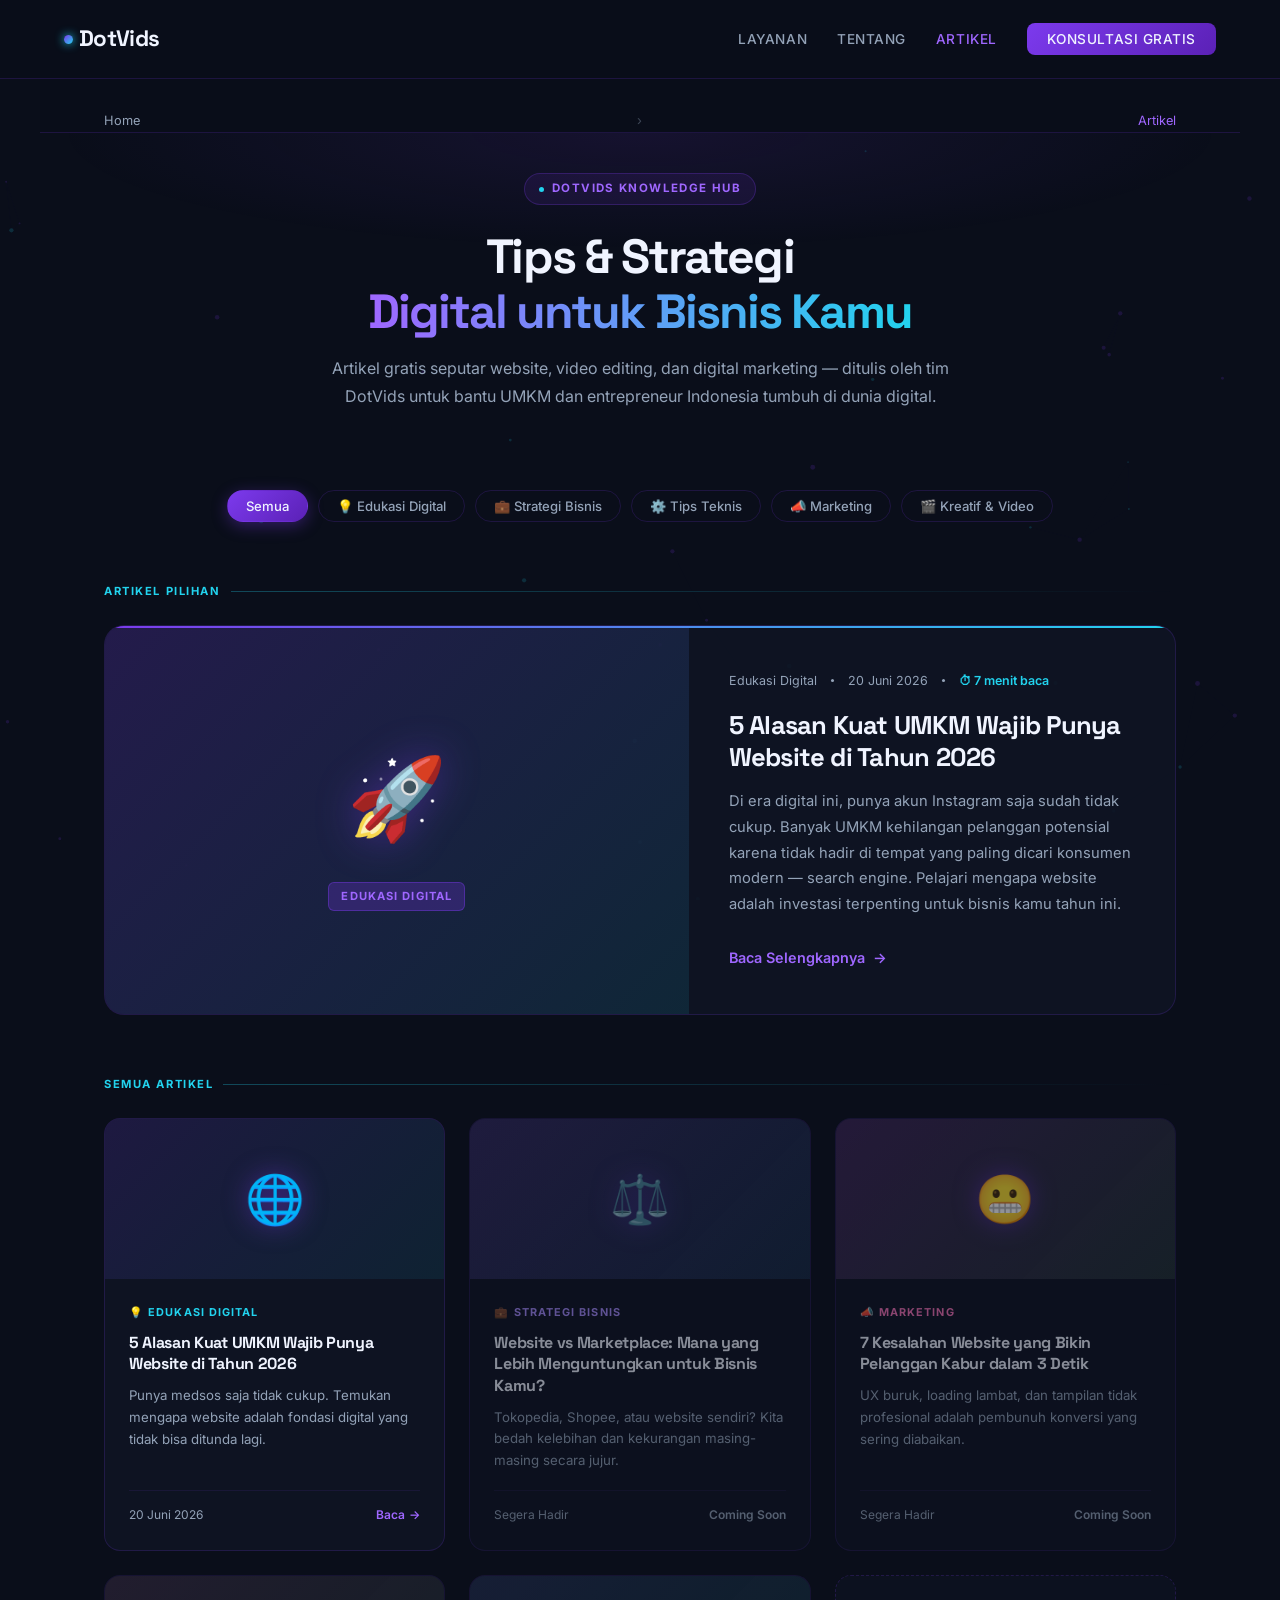
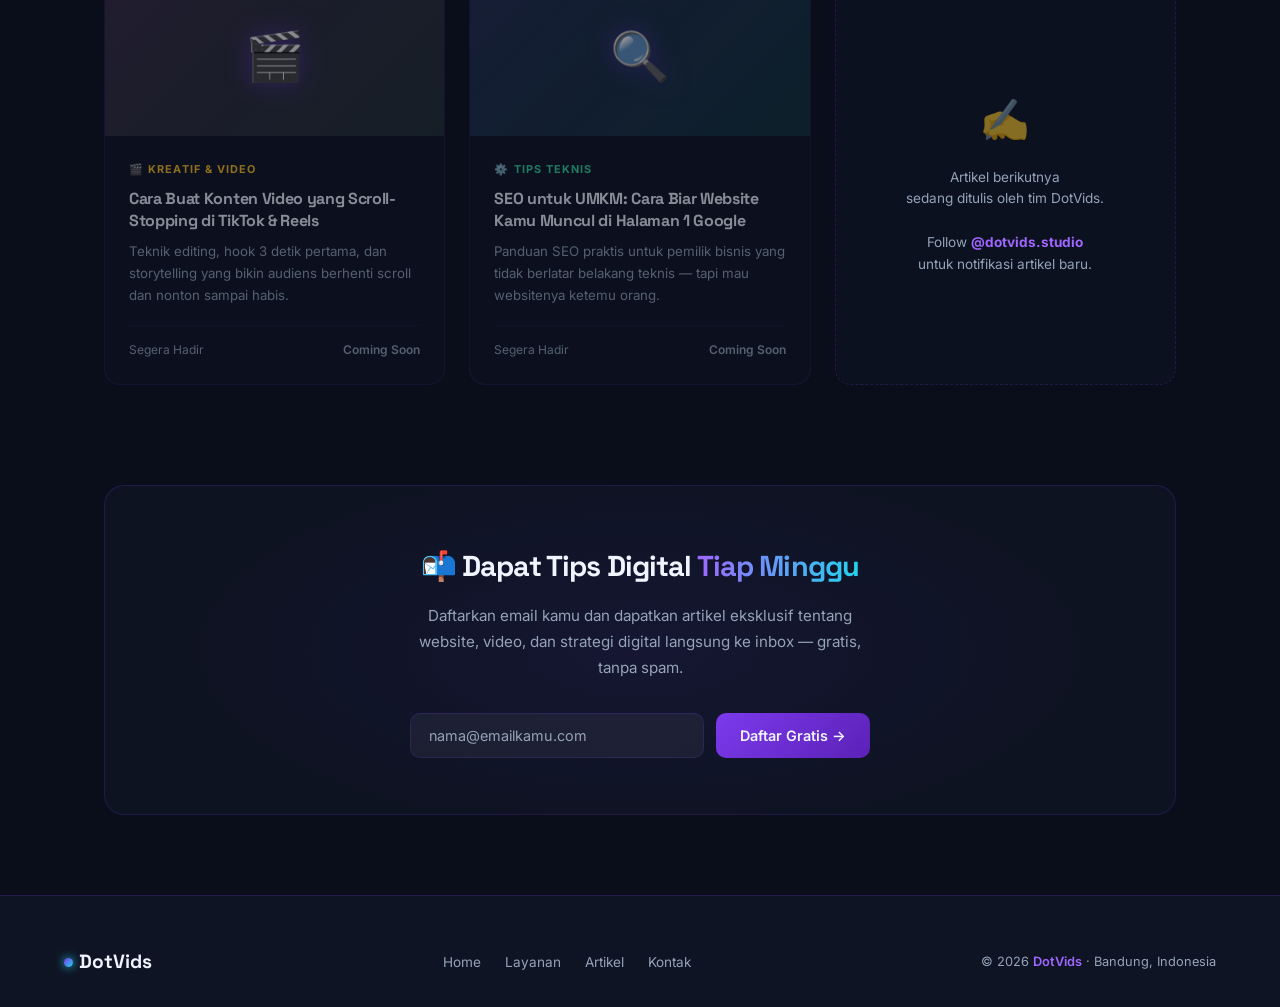
==== artikel-page.html @ 9dabe02a "scnd commit" ====
<!DOCTYPE html>
<html lang="id">
<head>
<meta charset="UTF-8">
<meta name="viewport" content="width=device-width, initial-scale=1.0">
<title>Artikel & Tips Digital — DotVids Blog</title>
<meta name="description" content="Baca artikel seputar digital marketing, website, video editing, dan strategi branding dari tim DotVids. Edukasi gratis untuk UMKM dan entrepreneur Indonesia.">
<meta name="keywords" content="blog digital marketing, tips website UMKM, video editing tips, branding digital, DotVids blog, artikel digital agency">
<meta name="author" content="DotVids Studio">
<meta name="robots" content="index, follow">

<!-- Open Graph -->
<meta property="og:type" content="website">
<meta property="og:title" content="Artikel & Tips Digital — DotVids Blog">
<meta property="og:description" content="Edukasi gratis seputar website, video, dan strategi digital dari tim DotVids.">
<meta property="og:url" content="https://dotvids.vercel.app/artikel">
<meta property="og:site_name" content="DotVids">
<meta property="og:locale" content="id_ID">

<!-- Twitter Card -->
<meta name="twitter:card" content="summary_large_image">
<meta name="twitter:title" content="Artikel & Tips Digital — DotVids Blog">
<meta name="twitter:description" content="Edukasi gratis seputar website, video, dan strategi digital dari tim DotVids.">

<!-- Canonical -->
<link rel="canonical" href="https://dotvids.vercel.app/artikel">

<!-- Schema.org Blog -->
<script type="application/ld+json">
{
  "@context": "https://schema.org",
  "@type": "Blog",
  "name": "DotVids Blog",
  "description": "Artikel dan tips seputar website, video editing, dan digital marketing untuk UMKM dan entrepreneur Indonesia.",
  "url": "https://dotvids.vercel.app/artikel",
  "publisher": {
    "@type": "Organization",
    "name": "DotVids",
    "url": "https://dotvids.vercel.app",
    "logo": {
      "@type": "ImageObject",
      "url": "https://dotvids.vercel.app/logo.png"
    }
  },
  "inLanguage": "id-ID"
}
</script>

<link rel="preconnect" href="https://fonts.googleapis.com">
<link href="https://fonts.googleapis.com/css2?family=Space+Grotesk:wght@300;400;500;600;700&family=Inter:wght@300;400;500;600&display=swap" rel="stylesheet">

<style>
  *, *::before, *::after { box-sizing: border-box; margin: 0; padding: 0; }

  :root {
    --bg:        #0A0E1A;
    --bg2:       #0F1424;
    --bg3:       #141929;
    --violet:    #7C3AED;
    --violet-lt: #9F67FF;
    --cyan:      #22D3EE;
    --white:     #F0F4FF;
    --slate:     #94A3B8;
    --slate-lt:  #CBD5E1;
    --border:    rgba(124,58,237,0.18);
    --card-bg:   rgba(15,20,36,0.9);
    --glow-v:    rgba(124,58,237,0.35);
  }

  html { scroll-behavior: smooth; }

  body {
    background: var(--bg);
    color: var(--white);
    font-family: 'Inter', sans-serif;
    line-height: 1.7;
    overflow-x: hidden;
  }

  /* CANVAS */
  #dotCanvas {
    position: fixed; top: 0; left: 0;
    width: 100%; height: 100%;
    pointer-events: none; z-index: 0; opacity: 0.3;
  }

  /* NAV */
  nav {
    position: fixed; top: 0; left: 0; right: 0; z-index: 100;
    padding: 20px 5%;
    display: flex; justify-content: space-between; align-items: center;
    background: rgba(10,14,26,0.75);
    backdrop-filter: blur(18px);
    border-bottom: 1px solid var(--border);
    transition: padding 0.3s;
  }

  .logo {
    font-family: 'Space Grotesk', sans-serif;
    font-weight: 700; font-size: 1.4rem;
    letter-spacing: -0.03em; color: var(--white);
    text-decoration: none; display: flex; align-items: center; gap: 6px;
  }

  .logo-dot {
    width: 9px; height: 9px; border-radius: 50%;
    background: linear-gradient(135deg, var(--violet), var(--cyan));
    box-shadow: 0 0 10px var(--cyan);
    animation: pulse-dot 2.5s infinite;
  }

  @keyframes pulse-dot {
    0%, 100% { transform: scale(1); box-shadow: 0 0 10px var(--cyan); }
    50% { transform: scale(1.5); box-shadow: 0 0 20px var(--cyan), 0 0 36px var(--violet-lt); }
  }

  .nav-links {
    display: flex; gap: 30px; list-style: none; align-items: center;
  }

  .nav-links a {
    color: var(--slate); text-decoration: none;
    font-size: 0.85rem; font-weight: 500;
    letter-spacing: 0.04em; text-transform: uppercase;
    transition: color 0.25s;
  }

  .nav-links a:hover { color: var(--cyan); }
  .nav-links a.active { color: var(--violet-lt); }

  .nav-cta {
    background: linear-gradient(135deg, var(--violet), #5B21B6);
    color: var(--white) !important;
    padding: 8px 20px; border-radius: 8px;
    transition: box-shadow 0.25s, transform 0.25s !important;
  }

  .nav-cta:hover {
    box-shadow: 0 0 20px var(--glow-v);
    transform: translateY(-1px); color: var(--white) !important;
  }

  .hamburger {
    display: none; flex-direction: column; gap: 5px;
    cursor: pointer; padding: 4px;
  }

  .hamburger span {
    width: 24px; height: 2px; background: var(--white);
    border-radius: 2px; transition: all 0.3s;
  }

  /* LAYOUT */
  section { position: relative; z-index: 1; }
  .container { max-width: 1200px; margin: 0 auto; padding: 0 5%; }

  /* BREADCRUMB */
  .breadcrumb {
    position: relative; z-index: 1;
    padding: 110px 5% 0;
    display: flex; align-items: center; gap: 8px;
    font-size: 0.8rem; color: var(--slate);
    max-width: 1200px; margin: 0 auto;
  }

  .breadcrumb a {
    color: var(--slate); text-decoration: none; transition: color 0.2s;
  }

  .breadcrumb a:hover { color: var(--cyan); }
  .breadcrumb .sep { color: rgba(148,163,184,0.4); }
  .breadcrumb .current { color: var(--violet-lt); }

  /* HERO BLOG */
  .blog-hero {
    padding: 40px 0 80px;
    background: radial-gradient(ellipse 70% 50% at 50% 0%, rgba(124,58,237,0.1) 0%, transparent 65%);
  }

  .blog-hero-inner { text-align: center; max-width: 680px; margin: 0 auto; }

  .badge {
    display: inline-flex; align-items: center; gap: 8px;
    background: rgba(124,58,237,0.1);
    border: 1px solid rgba(124,58,237,0.25);
    color: var(--violet-lt); font-size: 0.72rem; font-weight: 700;
    letter-spacing: 0.12em; text-transform: uppercase;
    padding: 5px 14px; border-radius: 100px; margin-bottom: 24px;
  }

  .badge-dot {
    width: 5px; height: 5px; background: var(--cyan);
    border-radius: 50%; animation: pulse-dot 1.8s infinite;
  }

  .blog-title {
    font-family: 'Space Grotesk', sans-serif;
    font-size: clamp(2rem, 4vw, 3rem);
    font-weight: 700; letter-spacing: -0.04em; line-height: 1.15;
    margin-bottom: 16px;
  }

  .gradient-text {
    background: linear-gradient(90deg, var(--violet-lt), var(--cyan));
    -webkit-background-clip: text; -webkit-text-fill-color: transparent;
    background-clip: text;
  }

  .blog-sub {
    color: var(--slate); font-size: 1rem; line-height: 1.7;
  }

  /* FILTER PILLS */
  .filter-bar {
    position: relative; z-index: 1;
    display: flex; justify-content: center;
    gap: 10px; flex-wrap: wrap;
    padding: 0 5% 60px;
  }

  .filter-pill {
    padding: 7px 18px; border-radius: 100px; border: 1px solid var(--border);
    background: transparent; color: var(--slate); font-size: 0.82rem; font-weight: 500;
    cursor: pointer; transition: all 0.25s; font-family: 'Inter', sans-serif;
  }

  .filter-pill:hover {
    border-color: rgba(124,58,237,0.4); color: var(--violet-lt);
    background: rgba(124,58,237,0.06);
  }

  .filter-pill.active {
    background: linear-gradient(135deg, var(--violet), #5B21B6);
    border-color: transparent; color: var(--white);
    box-shadow: 0 4px 16px rgba(124,58,237,0.35);
  }

  /* FEATURED ARTICLE */
  .featured-section {
    position: relative; z-index: 1; padding: 0 5% 60px;
    max-width: 1200px; margin: 0 auto;
  }

  .section-label {
    font-size: 0.7rem; font-weight: 700; letter-spacing: 0.14em;
    text-transform: uppercase; color: var(--cyan); margin-bottom: 24px;
    display: flex; align-items: center; gap: 10px;
  }

  .section-label::after {
    content: ''; flex: 1; height: 1px;
    background: linear-gradient(90deg, rgba(34,211,238,0.3), transparent);
  }

  .featured-card {
    display: grid; grid-template-columns: 1.2fr 1fr; gap: 0;
    background: var(--card-bg); border: 1px solid var(--border);
    border-radius: 20px; overflow: hidden;
    transition: transform 0.35s, box-shadow 0.35s;
    text-decoration: none; color: inherit;
    position: relative;
  }

  .featured-card::before {
    content: ''; position: absolute;
    top: 0; left: 0; right: 0; height: 2px;
    background: linear-gradient(90deg, var(--violet), var(--cyan));
  }

  .featured-card:hover {
    transform: translateY(-6px);
    box-shadow: 0 24px 70px rgba(124,58,237,0.2);
  }

  .featured-img {
    min-height: 340px; display: flex;
    align-items: center; justify-content: center;
    background: linear-gradient(135deg, rgba(124,58,237,0.2) 0%, rgba(34,211,238,0.1) 100%);
    position: relative; overflow: hidden;
  }

  .featured-img-inner {
    text-align: center; padding: 40px;
  }

  .article-emoji { font-size: 5rem; display: block; margin-bottom: 16px; filter: drop-shadow(0 0 20px rgba(124,58,237,0.4)); }

  .feat-tag {
    display: inline-block; padding: 4px 12px;
    background: rgba(124,58,237,0.25); border: 1px solid rgba(124,58,237,0.4);
    color: var(--violet-lt); font-size: 0.7rem; font-weight: 700;
    letter-spacing: 0.1em; text-transform: uppercase; border-radius: 6px;
  }

  .featured-content { padding: 44px 44px 44px 40px; display: flex; flex-direction: column; justify-content: center; }

  .article-meta {
    display: flex; align-items: center; gap: 14px;
    font-size: 0.78rem; color: var(--slate); margin-bottom: 18px; flex-wrap: wrap;
  }

  .meta-dot { width: 3px; height: 3px; background: var(--slate); border-radius: 50%; }

  .reading-time {
    display: flex; align-items: center; gap: 5px; color: var(--cyan); font-weight: 600;
  }

  .featured-content h2 {
    font-family: 'Space Grotesk', sans-serif;
    font-size: 1.6rem; font-weight: 700; letter-spacing: -0.03em;
    line-height: 1.25; margin-bottom: 16px;
  }

  .featured-content p {
    color: var(--slate); font-size: 0.92rem; line-height: 1.75; margin-bottom: 28px;
    flex: 1;
  }

  .read-link {
    display: inline-flex; align-items: center; gap: 8px;
    color: var(--violet-lt); font-weight: 600; font-size: 0.9rem;
    text-decoration: none; transition: gap 0.25s, color 0.25s;
  }

  .read-link:hover { gap: 14px; color: var(--cyan); }

  /* ARTICLES GRID */
  .articles-section {
    position: relative; z-index: 1;
    padding: 0 5% 100px; max-width: 1200px; margin: 0 auto;
  }

  .articles-grid {
    display: grid; grid-template-columns: repeat(3, 1fr); gap: 24px;
  }

  .article-card {
    background: var(--card-bg); border: 1px solid var(--border);
    border-radius: 16px; overflow: hidden;
    transition: transform 0.3s, border-color 0.3s, box-shadow 0.3s;
    text-decoration: none; color: inherit; display: flex; flex-direction: column;
  }

  .article-card:hover {
    transform: translateY(-6px);
    border-color: rgba(124,58,237,0.3);
    box-shadow: 0 16px 48px rgba(124,58,237,0.15);
  }

  .card-thumb {
    height: 160px; display: flex; align-items: center; justify-content: center;
    position: relative; overflow: hidden;
  }

  .card-thumb-emoji { font-size: 3rem; position: relative; z-index: 1; filter: drop-shadow(0 0 12px rgba(124,58,237,0.5)); }

  .card-thumb-gradient {
    position: absolute; inset: 0;
    background: linear-gradient(135deg, rgba(124,58,237,0.15) 0%, rgba(34,211,238,0.08) 100%);
  }

  .card-body { padding: 24px; flex: 1; display: flex; flex-direction: column; }

  .card-category {
    font-size: 0.68rem; font-weight: 700; letter-spacing: 0.1em;
    text-transform: uppercase; margin-bottom: 10px;
  }

  .cat-edukasi    { color: var(--cyan); }
  .cat-bisnis     { color: #A78BFA; }
  .cat-teknis     { color: #34D399; }
  .cat-marketing  { color: #F472B6; }
  .cat-kreatif    { color: #FBBF24; }

  .card-body h3 {
    font-family: 'Space Grotesk', sans-serif;
    font-size: 1rem; font-weight: 700; letter-spacing: -0.02em;
    line-height: 1.35; margin-bottom: 10px;
  }

  .card-body p {
    color: var(--slate); font-size: 0.83rem; line-height: 1.65;
    flex: 1; margin-bottom: 18px;
  }

  .card-footer {
    display: flex; align-items: center; justify-content: space-between;
    border-top: 1px solid rgba(124,58,237,0.1); padding-top: 14px;
    margin-top: auto;
  }

  .card-date { font-size: 0.75rem; color: var(--slate); }

  .card-readmore {
    font-size: 0.75rem; font-weight: 600; color: var(--violet-lt);
    display: flex; align-items: center; gap: 4px; transition: gap 0.2s, color 0.2s;
  }

  .article-card:hover .card-readmore { gap: 8px; color: var(--cyan); }

  /* COMING SOON CARD */
  .coming-card {
    background: rgba(15,20,36,0.5); border: 1px dashed rgba(124,58,237,0.2);
    border-radius: 16px; display: flex; flex-direction: column;
    align-items: center; justify-content: center;
    padding: 40px 24px; text-align: center; min-height: 300px;
    color: var(--slate);
  }

  .coming-icon { font-size: 2.5rem; margin-bottom: 14px; opacity: 0.5; }
  .coming-text { font-size: 0.85rem; line-height: 1.6; }

  /* NEWSLETTER */
  .newsletter-section {
    position: relative; z-index: 1;
    padding: 0 5% 80px; max-width: 1200px; margin: 0 auto;
  }

  .newsletter-card {
    background: var(--card-bg); border: 1px solid var(--border);
    border-radius: 20px; padding: 56px;
    text-align: center; position: relative; overflow: hidden;
  }

  .newsletter-card::before {
    content: ''; position: absolute; inset: 0;
    background: radial-gradient(ellipse 60% 80% at 50% 50%, rgba(124,58,237,0.08) 0%, transparent 70%);
    pointer-events: none;
  }

  .newsletter-card h2 {
    font-family: 'Space Grotesk', sans-serif;
    font-size: 1.8rem; font-weight: 700; letter-spacing: -0.03em;
    margin-bottom: 12px; position: relative;
  }

  .newsletter-card p {
    color: var(--slate); font-size: 0.95rem; max-width: 480px;
    margin: 0 auto 32px; line-height: 1.7; position: relative;
  }

  .newsletter-form {
    display: flex; gap: 12px; max-width: 460px;
    margin: 0 auto; position: relative;
  }

  .newsletter-input {
    flex: 1; background: rgba(255,255,255,0.05);
    border: 1px solid var(--border); border-radius: 10px;
    padding: 13px 18px; color: var(--white); font-family: 'Inter', sans-serif;
    font-size: 0.9rem; outline: none; transition: border-color 0.25s;
  }

  .newsletter-input::placeholder { color: var(--slate); }
  .newsletter-input:focus { border-color: var(--violet); }

  .newsletter-btn {
    background: linear-gradient(135deg, var(--violet), #5B21B6);
    color: var(--white); border: none; border-radius: 10px;
    padding: 13px 24px; font-family: 'Inter', sans-serif;
    font-size: 0.9rem; font-weight: 600; cursor: pointer;
    white-space: nowrap; transition: box-shadow 0.25s, transform 0.25s;
  }

  .newsletter-btn:hover {
    box-shadow: 0 6px 24px rgba(124,58,237,0.4);
    transform: translateY(-1px);
  }

  /* FOOTER */
  footer {
    background: var(--bg2); border-top: 1px solid var(--border);
    padding: 50px 5% 28px; position: relative; z-index: 1;
  }

  .footer-inner {
    max-width: 1200px; margin: 0 auto;
    display: flex; justify-content: space-between; align-items: center;
    flex-wrap: wrap; gap: 16px;
  }

  .footer-logo {
    display: flex; align-items: center; gap: 6px;
    font-family: 'Space Grotesk', sans-serif;
    font-weight: 700; font-size: 1.2rem; color: var(--white); text-decoration: none;
  }

  .footer-links { display: flex; gap: 24px; }
  .footer-links a {
    color: var(--slate); text-decoration: none; font-size: 0.85rem; transition: color 0.2s;
  }
  .footer-links a:hover { color: var(--cyan); }

  .footer-copy { color: var(--slate); font-size: 0.8rem; }
  .footer-copy span { color: var(--violet-lt); font-weight: 600; }

  /* REVEAL */
  .reveal { opacity: 0; transform: translateY(28px); transition: opacity 0.6s ease, transform 0.6s ease; }
  .reveal.visible { opacity: 1; transform: translateY(0); }

  @media (max-width: 900px) {
    .hamburger { display: flex; }
    .nav-links {
      display: none; position: absolute; top: 100%; left: 0; right: 0;
      background: rgba(10,14,26,0.98); backdrop-filter: blur(18px);
      flex-direction: column; gap: 0;
      border-top: 1px solid var(--border);
    }
    .nav-links.open { display: flex; }
    .nav-links li a { display: block; padding: 14px 5%; border-bottom: 1px solid var(--border); }
    .featured-card { grid-template-columns: 1fr; }
    .featured-img { min-height: 200px; }
    .featured-content { padding: 28px; }
    .articles-grid { grid-template-columns: 1fr 1fr; }
    .newsletter-form { flex-direction: column; }
    .footer-inner { flex-direction: column; text-align: center; }
  }

  @media (max-width: 600px) {
    .articles-grid { grid-template-columns: 1fr; }
  }

  @media (prefers-reduced-motion: reduce) {
    * { animation: none !important; transition: none !important; }
    .reveal { opacity: 1; transform: none; }
  }
</style>
</head>
<body>

<canvas id="dotCanvas"></canvas>

<!-- NAV -->
<nav id="navbar">
  <a href="./index.html" class="logo">
    <span class="logo-dot"></span> DotVids
  </a>
  <ul class="nav-links" id="navLinks">
    <li><a href="./index.html#services">Layanan</a></li>
    <li><a href="./index.html#why">Tentang</a></li>
    <li><a href="./artikel-page.html" class="active">Artikel</a></li>
    <li><a href="./index.html#cta" class="nav-cta">Konsultasi Gratis</a></li>
  </ul>
  <div class="hamburger" id="hamburger" onclick="toggleNav()">
    <span></span><span></span><span></span>
  </div>
</nav>

<!-- BREADCRUMB -->
<nav class="breadcrumb" aria-label="Breadcrumb">
  <a href="./index.html">Home</a>
  <span class="sep">›</span>
  <span class="current">Artikel</span>
</nav>

<!-- HERO BLOG -->
<section class="blog-hero">
  <div class="container">
    <div class="blog-hero-inner reveal">
      <div class="badge"><span class="badge-dot"></span> DotVids Knowledge Hub</div>
      <h1 class="blog-title">
        Tips & Strategi<br>
        <span class="gradient-text">Digital untuk Bisnis Kamu</span>
      </h1>
      <p class="blog-sub">
        Artikel gratis seputar website, video editing, dan digital marketing — ditulis oleh tim DotVids untuk bantu UMKM dan entrepreneur Indonesia tumbuh di dunia digital.
      </p>
    </div>
  </div>
</section>

<!-- FILTER -->
<div class="filter-bar reveal">
  <button class="filter-pill active" onclick="filterArticles('semua', this)">Semua</button>
  <button class="filter-pill" onclick="filterArticles('edukasi', this)">💡 Edukasi Digital</button>
  <button class="filter-pill" onclick="filterArticles('bisnis', this)">💼 Strategi Bisnis</button>
  <button class="filter-pill" onclick="filterArticles('teknis', this)">⚙️ Tips Teknis</button>
  <button class="filter-pill" onclick="filterArticles('marketing', this)">📣 Marketing</button>
  <button class="filter-pill" onclick="filterArticles('kreatif', this)">🎬 Kreatif & Video</button>
</div>

<!-- FEATURED ARTICLE -->
<div class="featured-section">
  <div class="section-label reveal">Artikel Pilihan</div>

  <a href="./artikel1.html" class="featured-card reveal" aria-label="Baca artikel: 5 Alasan UMKM Wajib Punya Website di 2026">
    <div class="featured-img">
      <div class="featured-img-inner">
        <span class="article-emoji">🚀</span>
        <span class="feat-tag">Edukasi Digital</span>
      </div>
    </div>
    <div class="featured-content">
      <div class="article-meta">
        <span>Edukasi Digital</span>
        <span class="meta-dot"></span>
        <span>20 Juni 2026</span>
        <span class="meta-dot"></span>
        <span class="reading-time">⏱ 7 menit baca</span>
      </div>
      <h2>5 Alasan Kuat UMKM Wajib Punya Website di Tahun 2026</h2>
      <p>Di era digital ini, punya akun Instagram saja sudah tidak cukup. Banyak UMKM kehilangan pelanggan potensial karena tidak hadir di tempat yang paling dicari konsumen modern — search engine. Pelajari mengapa website adalah investasi terpenting untuk bisnis kamu tahun ini.</p>
      <span class="read-link">Baca Selengkapnya <span>→</span></span>
    </div>
  </a>
</div>

<!-- ARTICLES GRID -->
<div class="articles-section">
  <div class="section-label reveal">Semua Artikel</div>

  <div class="articles-grid" id="articlesGrid">

    <a href="./artikel1.html" class="article-card reveal" data-cat="edukasi" aria-label="5 Alasan UMKM Wajib Punya Website di 2026">
      <div class="card-thumb">
        <div class="card-thumb-gradient"></div>
        <span class="card-thumb-emoji">🌐</span>
      </div>
      <div class="card-body">
        <div class="card-category cat-edukasi">💡 Edukasi Digital</div>
        <h3>5 Alasan Kuat UMKM Wajib Punya Website di Tahun 2026</h3>
        <p>Punya medsos saja tidak cukup. Temukan mengapa website adalah fondasi digital yang tidak bisa ditunda lagi.</p>
        <div class="card-footer">
          <span class="card-date">20 Juni 2026</span>
          <span class="card-readmore">Baca <span>→</span></span>
        </div>
      </div>
    </a>

    <a href="#" class="article-card reveal" data-cat="bisnis" aria-label="Website vs Marketplace" style="pointer-events:none;opacity:0.55;">
      <div class="card-thumb" style="background:linear-gradient(135deg,rgba(167,139,250,0.15),rgba(99,102,241,0.08))">
        <div class="card-thumb-gradient"></div>
        <span class="card-thumb-emoji">⚖️</span>
      </div>
      <div class="card-body">
        <div class="card-category cat-bisnis">💼 Strategi Bisnis</div>
        <h3>Website vs Marketplace: Mana yang Lebih Menguntungkan untuk Bisnis Kamu?</h3>
        <p>Tokopedia, Shopee, atau website sendiri? Kita bedah kelebihan dan kekurangan masing-masing secara jujur.</p>
        <div class="card-footer">
          <span class="card-date">Segera Hadir</span>
          <span class="card-readmore" style="color:var(--slate)">Coming Soon</span>
        </div>
      </div>
    </a>

    <a href="#" class="article-card reveal" data-cat="marketing" aria-label="Kesalahan website" style="pointer-events:none;opacity:0.55;">
      <div class="card-thumb" style="background:linear-gradient(135deg,rgba(244,114,182,0.15),rgba(251,191,36,0.08))">
        <div class="card-thumb-gradient"></div>
        <span class="card-thumb-emoji">😬</span>
      </div>
      <div class="card-body">
        <div class="card-category cat-marketing">📣 Marketing</div>
        <h3>7 Kesalahan Website yang Bikin Pelanggan Kabur dalam 3 Detik</h3>
        <p>UX buruk, loading lambat, dan tampilan tidak profesional adalah pembunuh konversi yang sering diabaikan.</p>
        <div class="card-footer">
          <span class="card-date">Segera Hadir</span>
          <span class="card-readmore" style="color:var(--slate)">Coming Soon</span>
        </div>
      </div>
    </a>

    <a href="#" class="article-card reveal" data-cat="kreatif" aria-label="Video sinematik" style="pointer-events:none;opacity:0.55;">
      <div class="card-thumb" style="background:linear-gradient(135deg,rgba(251,191,36,0.12),rgba(245,158,11,0.07))">
        <div class="card-thumb-gradient"></div>
        <span class="card-thumb-emoji">🎬</span>
      </div>
      <div class="card-body">
        <div class="card-category cat-kreatif">🎬 Kreatif & Video</div>
        <h3>Cara Buat Konten Video yang Scroll-Stopping di TikTok & Reels</h3>
        <p>Teknik editing, hook 3 detik pertama, dan storytelling yang bikin audiens berhenti scroll dan nonton sampai habis.</p>
        <div class="card-footer">
          <span class="card-date">Segera Hadir</span>
          <span class="card-readmore" style="color:var(--slate)">Coming Soon</span>
        </div>
      </div>
    </a>

    <a href="#" class="article-card reveal" data-cat="teknis" aria-label="SEO untuk UMKM" style="pointer-events:none;opacity:0.55;">
      <div class="card-thumb" style="background:linear-gradient(135deg,rgba(52,211,153,0.12),rgba(16,185,129,0.07))">
        <div class="card-thumb-gradient"></div>
        <span class="card-thumb-emoji">🔍</span>
      </div>
      <div class="card-body">
        <div class="card-category cat-teknis">⚙️ Tips Teknis</div>
        <h3>SEO untuk UMKM: Cara Biar Website Kamu Muncul di Halaman 1 Google</h3>
        <p>Panduan SEO praktis untuk pemilik bisnis yang tidak berlatar belakang teknis — tapi mau websitenya ketemu orang.</p>
        <div class="card-footer">
          <span class="card-date">Segera Hadir</span>
          <span class="card-readmore" style="color:var(--slate)">Coming Soon</span>
        </div>
      </div>
    </a>

    <div class="coming-card reveal" data-cat="semua">
      <div class="coming-icon">✍️</div>
      <p class="coming-text">Artikel berikutnya<br>sedang ditulis oleh tim DotVids.<br><br>Follow <strong style="color:var(--violet-lt)">@dotvids.studio</strong><br>untuk notifikasi artikel baru.</p>
    </div>

  </div>
</div>

<!-- NEWSLETTER -->
<div class="newsletter-section">
  <div class="newsletter-card reveal">
    <h2>📬 Dapat Tips Digital <span class="gradient-text">Tiap Minggu</span></h2>
    <p>Daftarkan email kamu dan dapatkan artikel eksklusif tentang website, video, dan strategi digital langsung ke inbox — gratis, tanpa spam.</p>
    <div class="newsletter-form">
      <input type="email" class="newsletter-input" placeholder="nama@emailkamu.com" aria-label="Email address">
      <button class="newsletter-btn" onclick="subscribeNewsletter()">Daftar Gratis →</button>
    </div>
  </div>
</div>

<!-- FOOTER -->
<footer>
  <div class="footer-inner">
    <a href="./index.html" class="footer-logo">
      <span class="logo-dot"></span> DotVids
    </a>
    <div class="footer-links">
      <a href="./index.html">Home</a>
      <a href="./index.html#services">Layanan</a>
      <a href="./artikel-page.html">Artikel</a>
      <a href="https://wa.me/6281563874093">Kontak</a>
    </div>
    <p class="footer-copy">© 2026 <span>DotVids</span> · Bandung, Indonesia</p>
  </div>
</footer>

<script>
// CANVAS
const canvas = document.getElementById('dotCanvas');
const ctx = canvas.getContext('2d');
let dots = [];

function resize() { canvas.width = window.innerWidth; canvas.height = window.innerHeight; }

function initDots() {
  dots = [];
  for (let i = 0; i < 45; i++) {
    dots.push({
      x: Math.random() * canvas.width, y: Math.random() * canvas.height,
      r: Math.random() * 1.8 + 0.8,
      vx: (Math.random() - 0.5) * 0.35, vy: (Math.random() - 0.5) * 0.35,
      color: Math.random() > 0.5 ? '#7C3AED' : '#22D3EE',
    });
  }
}

function drawDots() {
  ctx.clearRect(0, 0, canvas.width, canvas.height);
  for (let i = 0; i < dots.length; i++) {
    for (let j = i + 1; j < dots.length; j++) {
      const dx = dots[i].x - dots[j].x, dy = dots[i].y - dots[j].y;
      const dist = Math.sqrt(dx*dx + dy*dy);
      if (dist < 130) {
        ctx.beginPath(); ctx.moveTo(dots[i].x, dots[i].y); ctx.lineTo(dots[j].x, dots[j].y);
        ctx.strokeStyle = `rgba(124,58,237,${0.12*(1-dist/130)})`; ctx.lineWidth = 0.6; ctx.stroke();
      }
    }
  }
  for (const d of dots) {
    ctx.beginPath(); ctx.arc(d.x, d.y, d.r, 0, Math.PI*2);
    ctx.fillStyle = d.color + '88'; ctx.fill();
    d.x += d.vx; d.y += d.vy;
    if (d.x < 0 || d.x > canvas.width) d.vx *= -1;
    if (d.y < 0 || d.y > canvas.height) d.vy *= -1;
  }
  requestAnimationFrame(drawDots);
}

resize(); initDots(); drawDots();
window.addEventListener('resize', () => { resize(); initDots(); });

// REVEAL
const reveals = document.querySelectorAll('.reveal');
const obs = new IntersectionObserver((entries) => {
  entries.forEach((e, i) => {
    if (e.isIntersecting) { setTimeout(() => e.target.classList.add('visible'), i * 70); obs.unobserve(e.target); }
  });
}, { threshold: 0.1 });
reveals.forEach(el => obs.observe(el));

// NAV
function toggleNav() { document.getElementById('navLinks').classList.toggle('open'); }

// FILTER
function filterArticles(cat, btn) {
  document.querySelectorAll('.filter-pill').forEach(p => p.classList.remove('active'));
  btn.classList.add('active');
  document.querySelectorAll('#articlesGrid > *[data-cat]').forEach(card => {
    const match = cat === 'semua' || card.dataset.cat === cat;
    card.style.opacity = match ? (card.style.pointerEvents === 'none' ? '0.55' : '1') : '0.2';
    card.style.transform = match ? '' : 'scale(0.97)';
  });
}

// NEWSLETTER
function subscribeNewsletter() {
  const input = document.querySelector('.newsletter-input');
  const btn = document.querySelector('.newsletter-btn');
  if (!input.value || !input.value.includes('@')) {
    input.style.borderColor = '#F87171';
    setTimeout(() => input.style.borderColor = '', 1500);
    return;
  }
  btn.textContent = '✓ Terdaftar!';
  btn.style.background = 'linear-gradient(135deg,#059669,#047857)';
  input.value = '';
  input.placeholder = 'Kamu sudah terdaftar 🎉';
}

// NAV scroll
window.addEventListener('scroll', () => {
  document.getElementById('navbar').style.padding = window.scrollY > 40 ? '14px 5%' : '20px 5%';
});
</script>
</body>
</html>
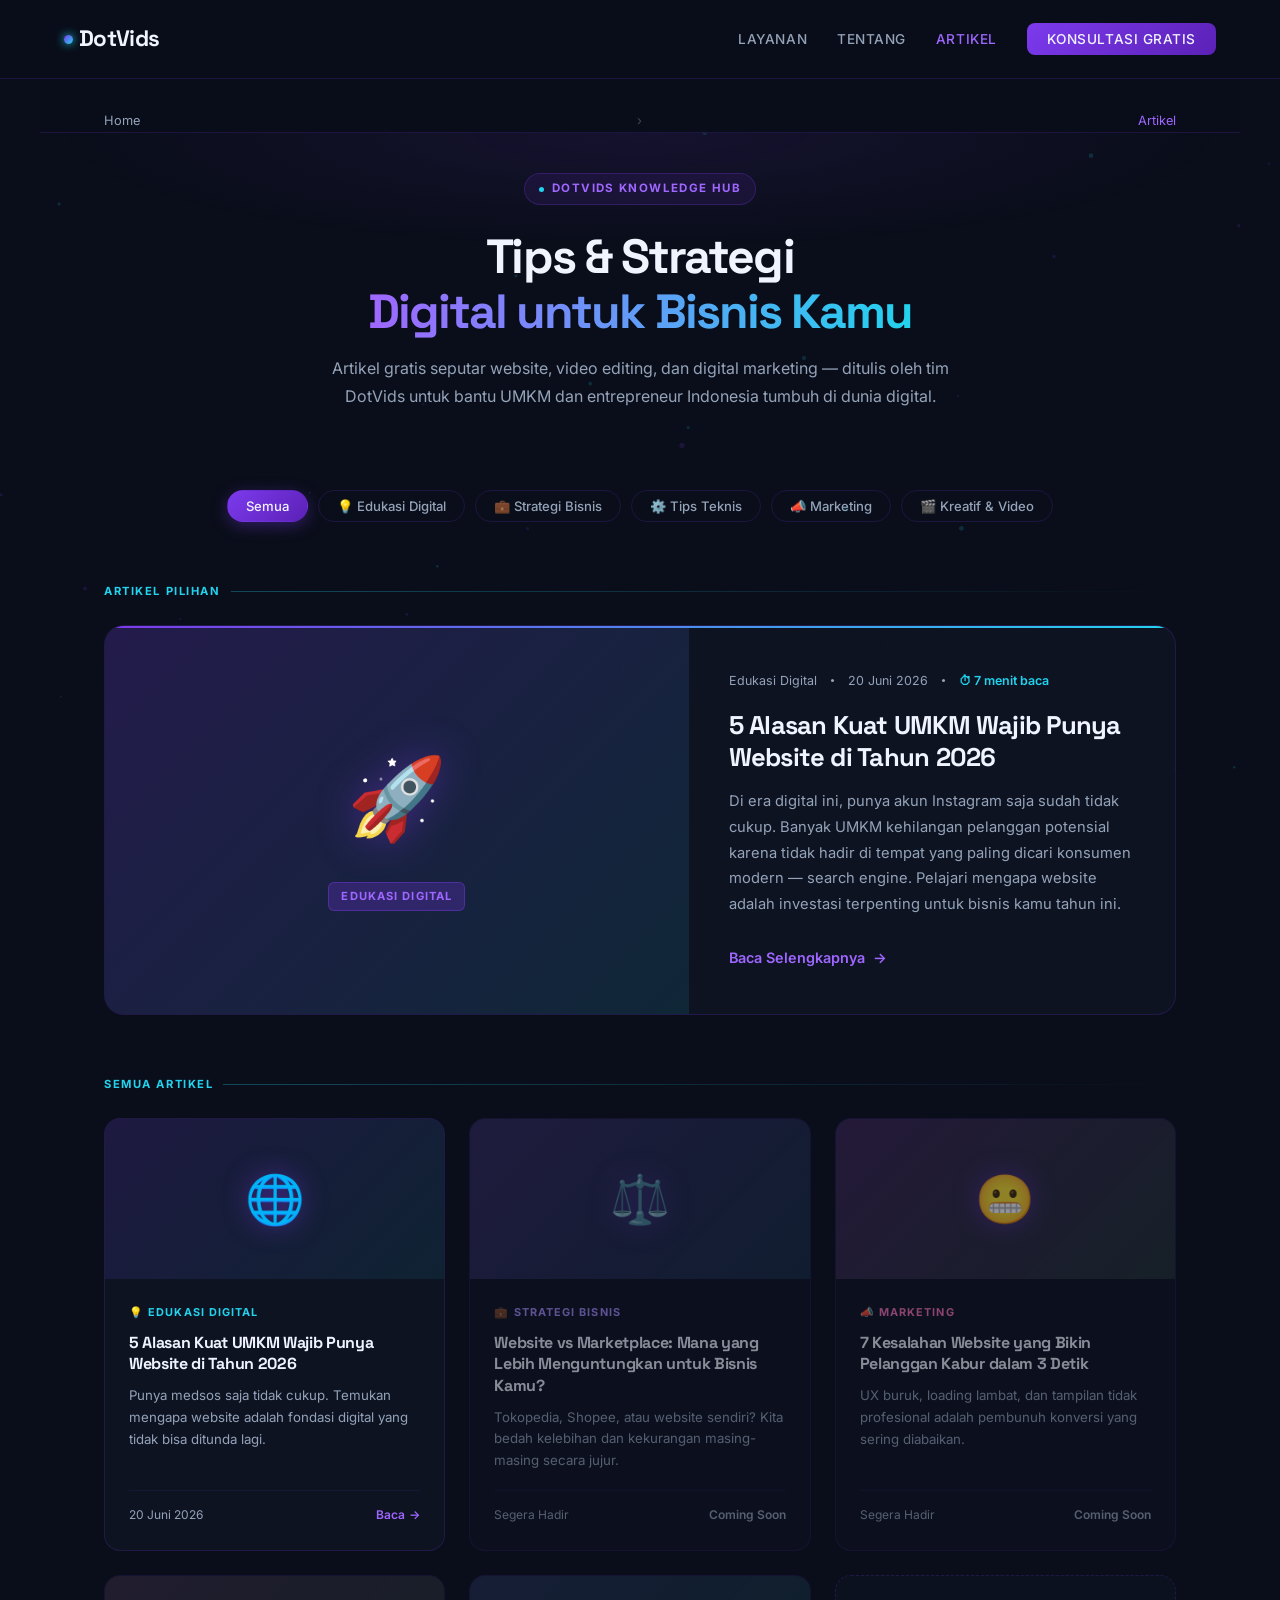
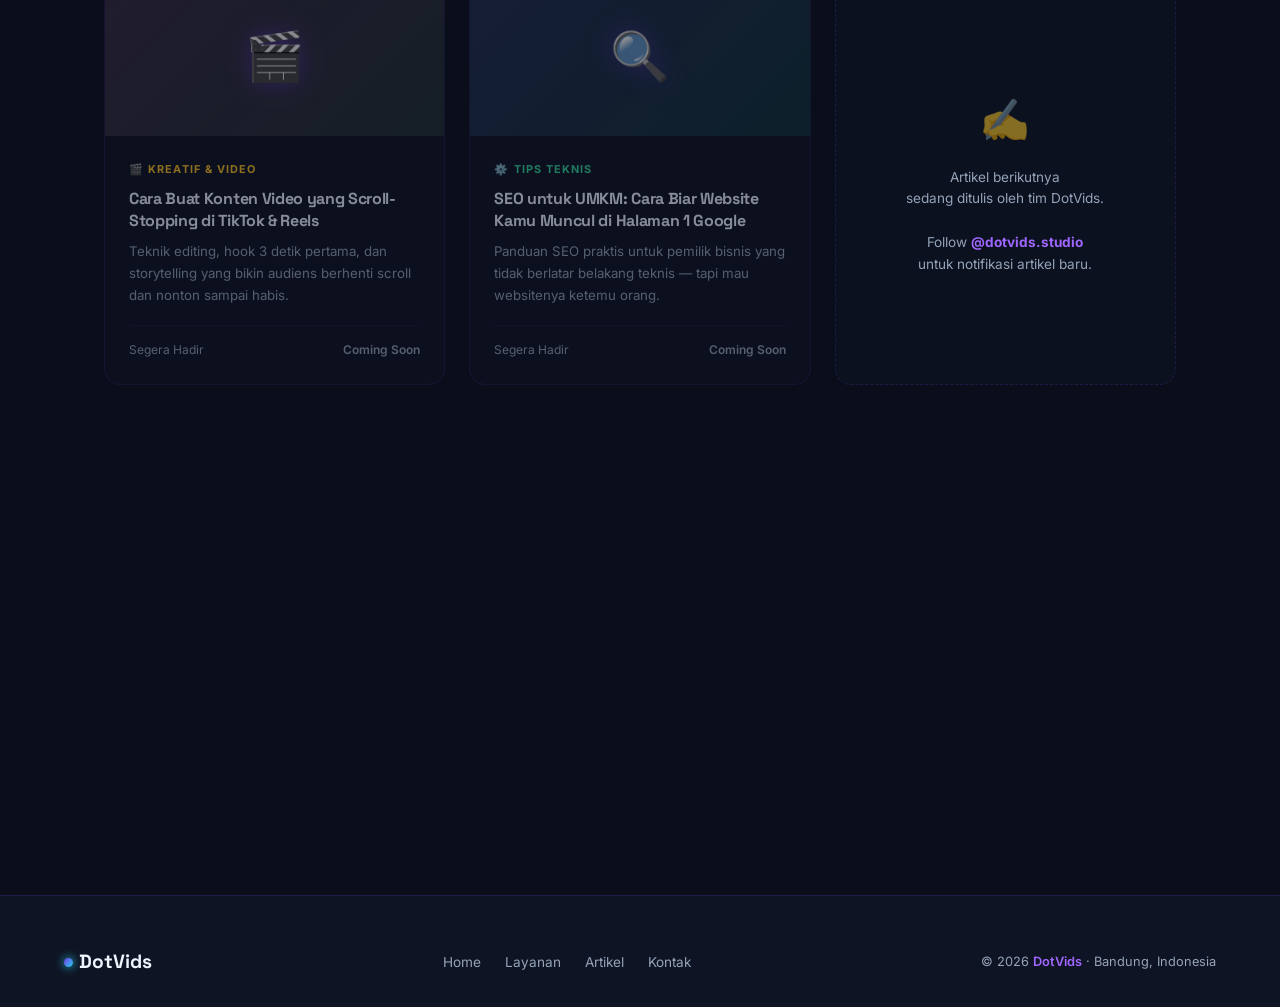
==== commit e1188239: "edit SEO artikel dan main page" ====
--- a/artikel-page.html
+++ b/artikel-page.html
@@ -5,7 +5,7 @@
 <meta name="viewport" content="width=device-width, initial-scale=1.0">
 <title>Artikel & Tips Digital — DotVids Blog</title>
 <meta name="description" content="Baca artikel seputar digital marketing, website, video editing, dan strategi branding dari tim DotVids. Edukasi gratis untuk UMKM dan entrepreneur Indonesia.">
-<meta name="keywords" content="blog digital marketing, tips website UMKM, video editing tips, branding digital, DotVids blog, artikel digital agency">
+<meta name="keywords" content="blog digital marketing, tips website UMKM, video editing tips, branding digital, DotVids blog, artikel digital agency, jasa pembuatan website, jasa pembuatan website terbaik website UMKM, jasa pembuatan website murah, jasa pembuatan website profesional, jasa pembuatan website Bandung, jasa pembuatan website Jakarta, jasa pembuatan website Surabaya, jasa pembuatan website Indonesia, jasa pembuatan website untuk bisnis, jasa pembuatan website untuk startup, jasa pembuatan website untuk perusahaan, jasa pembuatan website untuk toko online, jasa pembuatan website untuk e-commerce, jasa pembuatan website untuk portfolio, jasa pembuatan website untuk personal branding">
 <meta name="author" content="DotVids Studio">
 <meta name="robots" content="index, follow">
 
@@ -13,7 +13,7 @@
 <meta property="og:type" content="website">
 <meta property="og:title" content="Artikel & Tips Digital — DotVids Blog">
 <meta property="og:description" content="Edukasi gratis seputar website, video, dan strategi digital dari tim DotVids.">
-<meta property="og:url" content="https://dotvids.vercel.app/artikel">
+<meta property="og:url" content="https://dotvidsweb.vercel.app/artikel">
 <meta property="og:site_name" content="DotVids">
 <meta property="og:locale" content="id_ID">
 
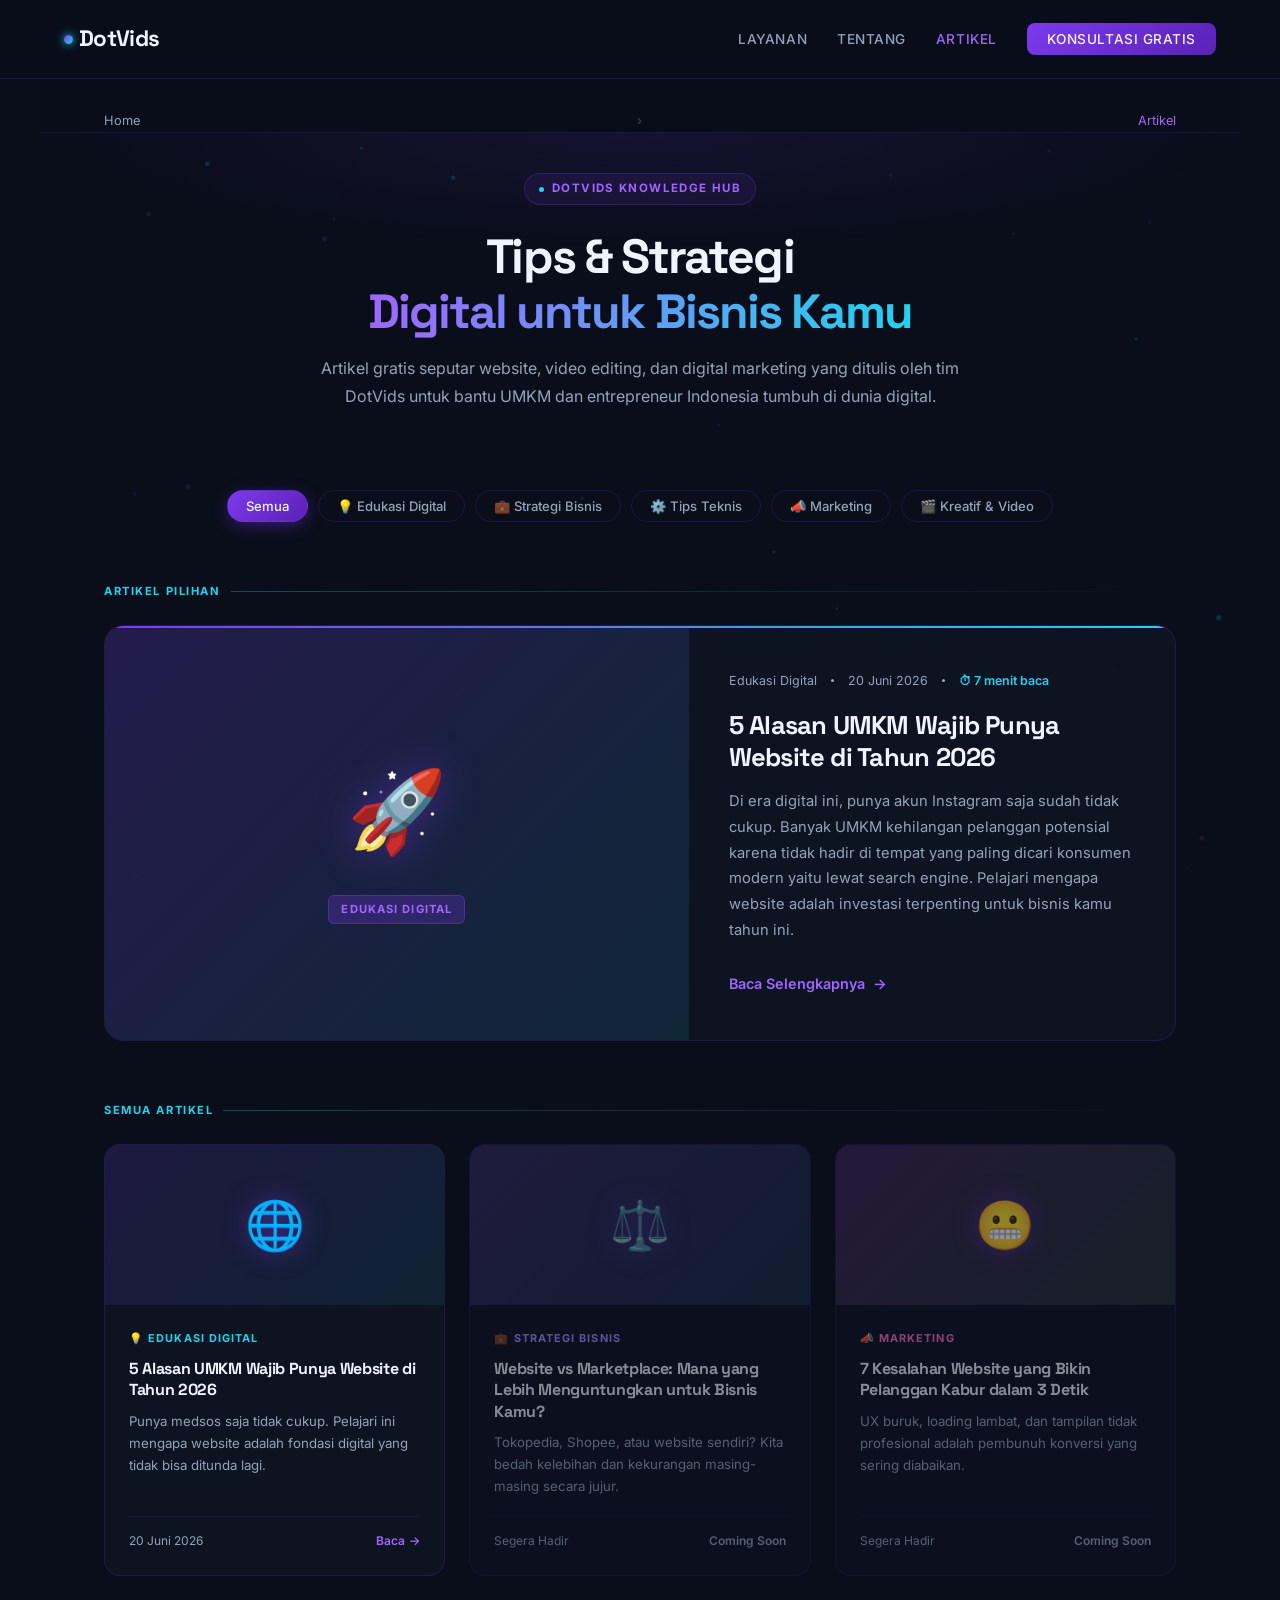
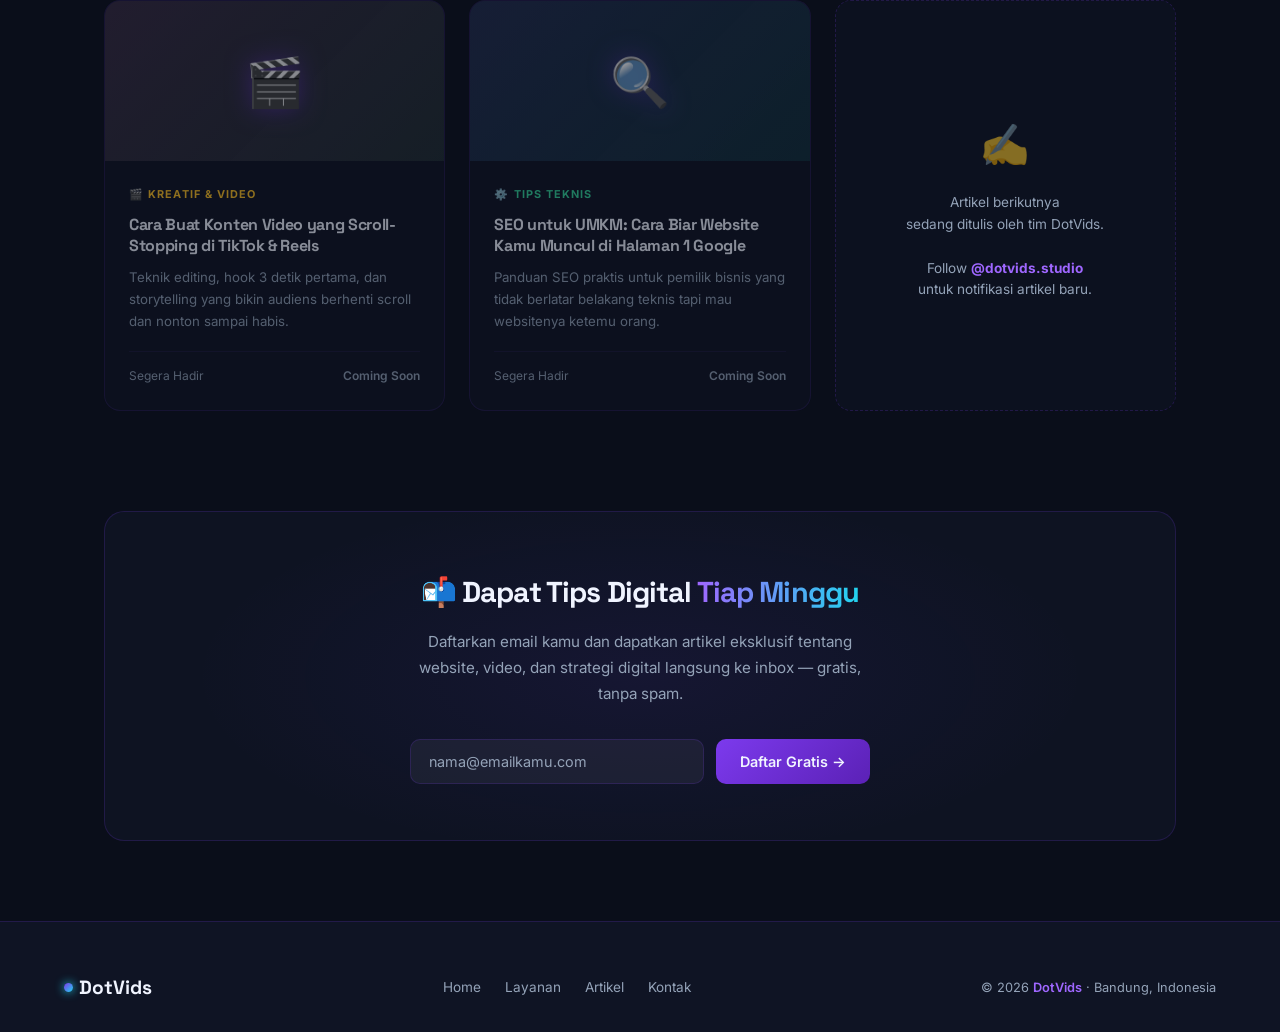
==== commit 96b2f9e7: "edit kalimat" ====
--- a/artikel-page.html
+++ b/artikel-page.html
@@ -563,7 +563,7 @@
         <span class="gradient-text">Digital untuk Bisnis Kamu</span>
       </h1>
       <p class="blog-sub">
-        Artikel gratis seputar website, video editing, dan digital marketing — ditulis oleh tim DotVids untuk bantu UMKM dan entrepreneur Indonesia tumbuh di dunia digital.
+        Artikel gratis seputar website, video editing, dan digital marketing yang ditulis oleh tim DotVids untuk bantu UMKM dan entrepreneur Indonesia tumbuh di dunia digital.
       </p>
     </div>
   </div>
@@ -598,8 +598,8 @@
         <span class="meta-dot"></span>
         <span class="reading-time">⏱ 7 menit baca</span>
       </div>
-      <h2>5 Alasan Kuat UMKM Wajib Punya Website di Tahun 2026</h2>
-      <p>Di era digital ini, punya akun Instagram saja sudah tidak cukup. Banyak UMKM kehilangan pelanggan potensial karena tidak hadir di tempat yang paling dicari konsumen modern — search engine. Pelajari mengapa website adalah investasi terpenting untuk bisnis kamu tahun ini.</p>
+      <h2>5 Alasan UMKM Wajib Punya Website di Tahun 2026</h2>
+      <p>Di era digital ini, punya akun Instagram saja sudah tidak cukup. Banyak UMKM kehilangan pelanggan potensial karena tidak hadir di tempat yang paling dicari konsumen modern yaitu lewat search engine. Pelajari mengapa website adalah investasi terpenting untuk bisnis kamu tahun ini.</p>
       <span class="read-link">Baca Selengkapnya <span>→</span></span>
     </div>
   </a>
@@ -618,8 +618,8 @@
       </div>
       <div class="card-body">
         <div class="card-category cat-edukasi">💡 Edukasi Digital</div>
-        <h3>5 Alasan Kuat UMKM Wajib Punya Website di Tahun 2026</h3>
-        <p>Punya medsos saja tidak cukup. Temukan mengapa website adalah fondasi digital yang tidak bisa ditunda lagi.</p>
+        <h3>5 Alasan UMKM Wajib Punya Website di Tahun 2026</h3>
+        <p>Punya medsos saja tidak cukup. Pelajari ini mengapa website adalah fondasi digital yang tidak bisa ditunda lagi.</p>
         <div class="card-footer">
           <span class="card-date">20 Juni 2026</span>
           <span class="card-readmore">Baca <span>→</span></span>
@@ -683,7 +683,7 @@
       <div class="card-body">
         <div class="card-category cat-teknis">⚙️ Tips Teknis</div>
         <h3>SEO untuk UMKM: Cara Biar Website Kamu Muncul di Halaman 1 Google</h3>
-        <p>Panduan SEO praktis untuk pemilik bisnis yang tidak berlatar belakang teknis — tapi mau websitenya ketemu orang.</p>
+        <p>Panduan SEO praktis untuk pemilik bisnis yang tidak berlatar belakang teknis tapi mau websitenya ketemu orang.</p>
         <div class="card-footer">
           <span class="card-date">Segera Hadir</span>
           <span class="card-readmore" style="color:var(--slate)">Coming Soon</span>
